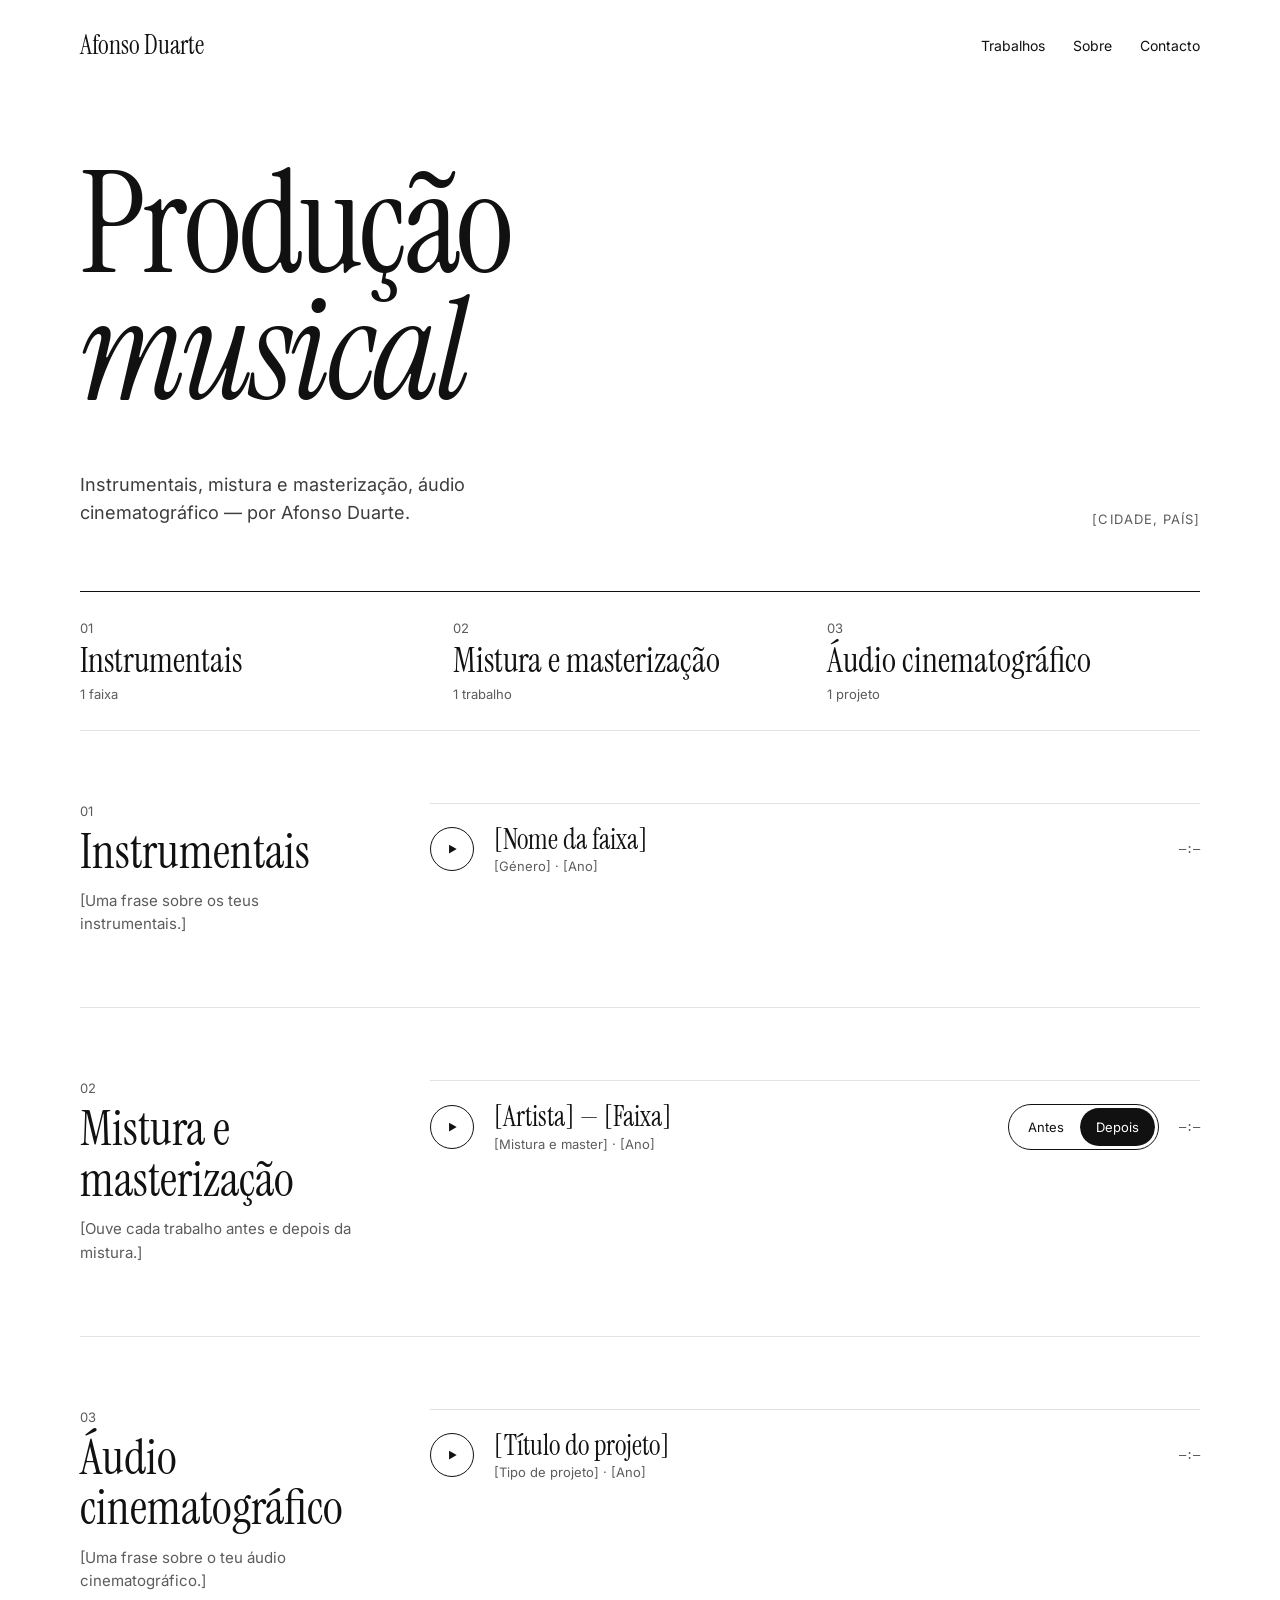
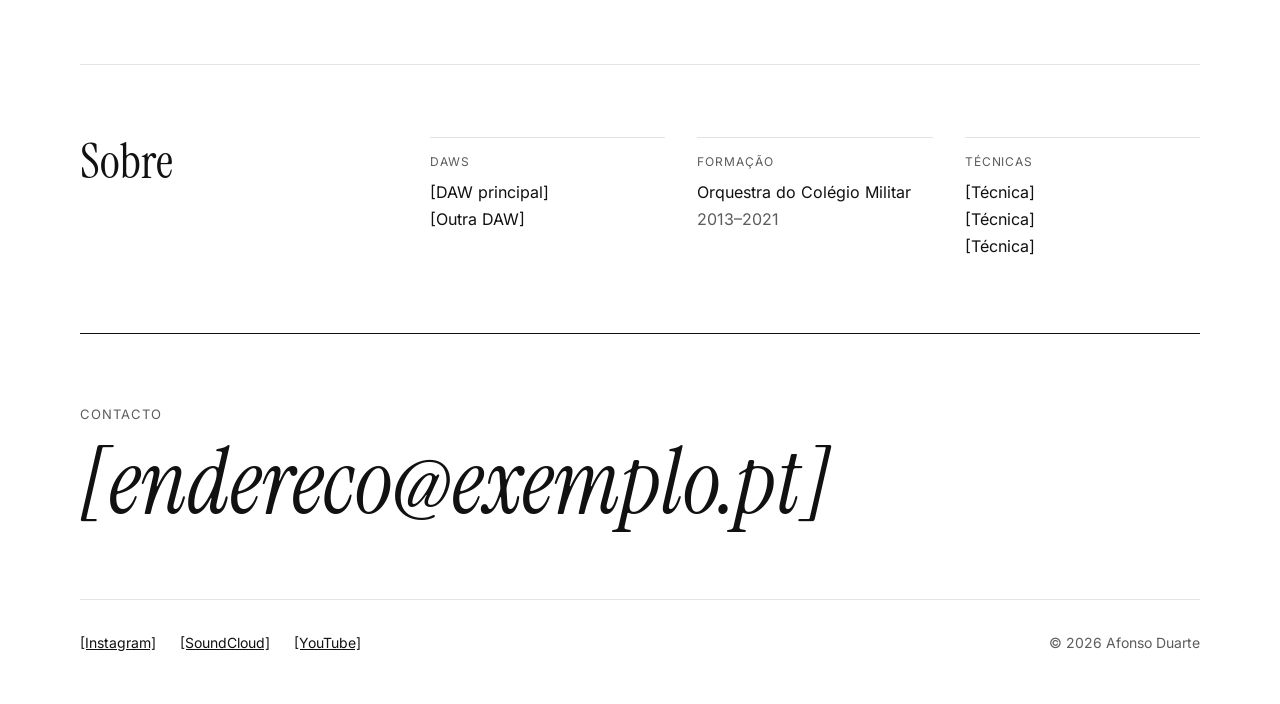
==== index.html @ bf7c70e3 "feat: add static page, content model and fonts Static one-page site from design B: index.html skelet" ====
<!doctype html>
<html lang="pt-PT">
<head>
<meta charset="utf-8">
<meta name="viewport" content="width=device-width, initial-scale=1">
<title>Afonso Duarte — Produção musical</title>
<meta name="description" content="Afonso Duarte, produtor musical: instrumentais, mistura e masterização e áudio cinematográfico. Ouve os trabalhos.">
<link rel="stylesheet" href="estilo.css">
</head>
<body>
<div class="pagina">
  <header class="cabecalho">
    <a class="nome-site" href="#topo">Afonso Duarte</a>
    <nav aria-label="Principal">
      <a href="#trabalhos">Trabalhos</a>
      <a href="#sobre">Sobre</a>
      <a href="#contacto">Contacto</a>
    </nav>
  </header>

  <main>
    <section class="topo" id="topo">
      <h1>Produção<br><em>musical</em></h1>
      <div class="topo-rodape"></div>
    </section>
    <nav id="trabalhos" aria-label="Categorias"></nav>
    <div id="secoes"></div>
    <noscript><p class="sem-js">Este site precisa de JavaScript para mostrar os trabalhos.</p></noscript>
  </main>

  <footer id="contacto" aria-labelledby="contacto-rotulo"></footer>
</div>

<script src="conteudo.js" defer></script>
<script src="js/pagina.js" defer></script>
</body>
</html>
---- estilo.css ----
/* Estilo do site (design B · Ficha técnica): claro, editorial, só preto e branco. */

/* ---- Fontes (alojadas em fontes/; nenhum pedido a servidores externos) ---- */
@font-face { font-family: 'Instrument Serif'; font-style: normal; font-weight: 400; font-display: swap; src: url('fontes/instrument-serif-400.woff2') format('woff2'); }
@font-face { font-family: 'Instrument Serif'; font-style: italic; font-weight: 400; font-display: swap; src: url('fontes/instrument-serif-400-italic.woff2') format('woff2'); }
@font-face { font-family: 'Inter'; font-style: normal; font-weight: 400; font-display: swap; src: url('fontes/inter-400.woff2') format('woff2'); }
@font-face { font-family: 'Inter'; font-style: normal; font-weight: 500; font-display: swap; src: url('fontes/inter-500.woff2') format('woff2'); }
@font-face { font-family: 'IBM Plex Mono'; font-style: normal; font-weight: 400; font-display: swap; src: url('fontes/ibm-plex-mono-400.woff2') format('woff2'); }
@font-face { font-family: 'IBM Plex Mono'; font-style: normal; font-weight: 500; font-display: swap; src: url('fontes/ibm-plex-mono-500.woff2') format('woff2'); }

/* ---- Base ---- */
:root {
  color-scheme: light;
  --fundo: #FFFFFF;
  --texto: #111111;
  --secundario: #5C5C5C;      /* contraste 6,7:1 sobre o fundo */
  --subtitulo: #3D3D3D;
  --linha: #E3E3E3;
  --linha-forte: #111111;
  --serif: 'Instrument Serif', 'Iowan Old Style', 'Palatino Linotype', Georgia, serif;
  --sans: Inter, system-ui, -apple-system, 'Segoe UI', Roboto, sans-serif;
  --mono: 'IBM Plex Mono', ui-monospace, 'SF Mono', Menlo, Consolas, monospace;
  --largura: 1120px;
  --margem: 24px;
  --secao: 72px;
}
*, *::before, *::after { box-sizing: border-box; }
html { scroll-behavior: smooth; -webkit-text-size-adjust: 100%; }
body { margin: 0; background: var(--fundo); color: var(--texto); font-family: var(--sans); }
a { color: var(--texto); }
a:hover { color: var(--secundario); }
button { font: inherit; }
:focus-visible { outline: 2px solid var(--texto); outline-offset: 3px; }

/* overflow-wrap: um título, e-mail ou nome sem espaços, por maior que seja, parte-se em vez de alargar a página. */
.pagina { max-width: calc(var(--largura) + 2 * var(--margem)); margin: 0 auto; padding: 0 var(--margem); overflow-wrap: anywhere; }
h2 { margin: 0; font-family: var(--serif); font-weight: 400; font-size: 48px; line-height: 1.05; }

/* ---- Cabeçalho ---- */
.cabecalho { display: flex; flex-wrap: wrap; justify-content: space-between; align-items: center; gap: 8px 16px; padding: 20px 0; }
.nome-site { display: inline-flex; align-items: center; min-height: 44px; padding: 8px 0; font-family: var(--serif); font-size: 26px; text-decoration: none; }
.cabecalho nav { display: flex; flex-wrap: wrap; gap: 0 28px; font-size: 14px; }
.cabecalho nav a { display: inline-flex; align-items: center; min-height: 44px; text-decoration: none; }

/* ---- Topo ---- */
.topo { padding: var(--secao) 0 64px; border-bottom: 1px solid var(--linha-forte); }
.topo h1 { margin: 0; font-family: var(--serif); font-weight: 400; font-size: clamp(64px, 11vw, 156px); line-height: 0.9; letter-spacing: -0.025em; }
.topo h1 em { font-style: italic; }
.topo-rodape { display: flex; flex-wrap: wrap; justify-content: space-between; align-items: flex-end; gap: 24px; margin-top: 56px; }
.apresentacao { margin: 0; max-width: 480px; font-size: 18px; line-height: 1.55; color: var(--subtitulo); }
.local { margin: 0; font-size: 13px; letter-spacing: 0.08em; text-transform: uppercase; color: var(--secundario); }

/* ---- Índice de categorias ---- */
#trabalhos { display: grid; grid-template-columns: repeat(auto-fit, minmax(240px, 1fr)); border-bottom: 1px solid var(--linha); }
.item-indice { display: flex; flex-direction: column; gap: 6px; padding: 28px 24px 28px 0; text-decoration: none; }
.item-indice .num, .item-indice .contador { font-size: 13px; color: var(--secundario); }
.item-indice .nome { font-family: var(--serif); font-size: 34px; line-height: 1.1; }

/* ---- Categorias e faixas ---- */
.categoria { display: flex; flex-wrap: wrap; gap: 32px 40px; padding: var(--secao) 0; border-bottom: 1px solid var(--linha); }
.categoria-cab { flex: 1 1 240px; min-width: 0; }
.categoria-corpo { flex: 3 1 560px; min-width: 0; }
.categoria .num { margin: 0; font-size: 13px; color: var(--secundario); }
.categoria h2 { margin: 8px 0 12px; }
.descricao { margin: 0; max-width: 280px; font-size: 15px; line-height: 1.55; color: var(--secundario); }

.faixa { border-top: 1px solid var(--linha); }
.linha { display: flex; flex-wrap: wrap; align-items: center; gap: 12px 20px; padding: 20px 0; }
.play { flex: 0 0 44px; width: 44px; height: 44px; display: inline-flex; align-items: center; justify-content: center; padding: 0; border: 1px solid var(--texto); border-radius: 50%; background: var(--fundo); color: var(--texto); cursor: pointer; }
.titulo { flex: 1 1 220px; min-width: 0; }
.titulo .nome { font-family: var(--serif); font-size: 28px; line-height: 1.15; }
.detalhes { margin-top: 2px; font-size: 13px; color: var(--secundario); }
.tempo { font: 400 12px var(--mono); font-variant-numeric: tabular-nums; white-space: nowrap; color: var(--secundario); }

/* Antes | Depois: o desenho é o do design B (botões de 38 px dentro de uma cápsula de 46 px);
   as margens transparentes de 3 px dão a cada botão 44 px de altura para o toque, sem mudar o que se vê. */
.antes-depois { display: inline-flex; padding: 0 3px; border: 1px solid var(--texto); border-radius: 999px; }
.antes-depois button {
  min-height: 44px; padding: 0 16px; border: 0 solid transparent; border-block-width: 3px; border-radius: 19px / 22px;
  background: transparent; background-clip: padding-box; color: var(--texto); font-size: 13px; cursor: pointer;
}
.antes-depois button[aria-pressed="true"] { background-color: var(--texto); color: var(--fundo); }

/* ---- Sobre ---- */
#sobre { display: flex; flex-wrap: wrap; gap: 32px 40px; padding: var(--secao) 0; border-bottom: 1px solid var(--linha-forte); }
#sobre h2 { flex: 1 1 240px; align-self: flex-start; min-width: 0; }
.sobre { flex: 3 1 560px; min-width: 0; display: grid; grid-template-columns: repeat(auto-fit, minmax(200px, 1fr)); gap: 32px; margin: 0; }
.sobre > div { border-top: 1px solid var(--linha); padding-top: 16px; }
.sobre dt { font-size: 12px; letter-spacing: 0.08em; text-transform: uppercase; color: var(--secundario); }
.sobre dd { margin: 10px 0 0; font-size: 16px; line-height: 1.7; }
.sobre .item, .sobre .periodo { display: block; }
.sobre .periodo { color: var(--secundario); }

/* ---- Contacto ---- */
#contacto { padding: var(--secao) 0 40px; }
.rotulo { margin: 0; font-size: 13px; letter-spacing: 0.08em; text-transform: uppercase; color: var(--secundario); }
.email { display: inline-block; min-height: 44px; margin-top: 16px; font-family: var(--serif); font-style: italic; font-size: clamp(40px, 7vw, 96px); line-height: 1; text-decoration: none; }
.rodape-linha { display: flex; flex-wrap: wrap; justify-content: space-between; align-items: center; gap: 16px; margin-top: 72px; padding-top: 20px; border-top: 1px solid var(--linha); font-size: 14px; color: var(--secundario); }
.redes { display: flex; flex-wrap: wrap; gap: 0 24px; }
.redes a { display: inline-flex; align-items: center; min-height: 44px; }

.sem-js { margin: 0; padding: 24px 0; font-size: 16px; }

/* ---- Telemóvel: uma só coluna ---- */
@media (max-width: 640px) {
  #trabalhos, .sobre { grid-template-columns: 1fr; }
}

@media (prefers-reduced-motion: reduce) {
  html { scroll-behavior: auto; }
}
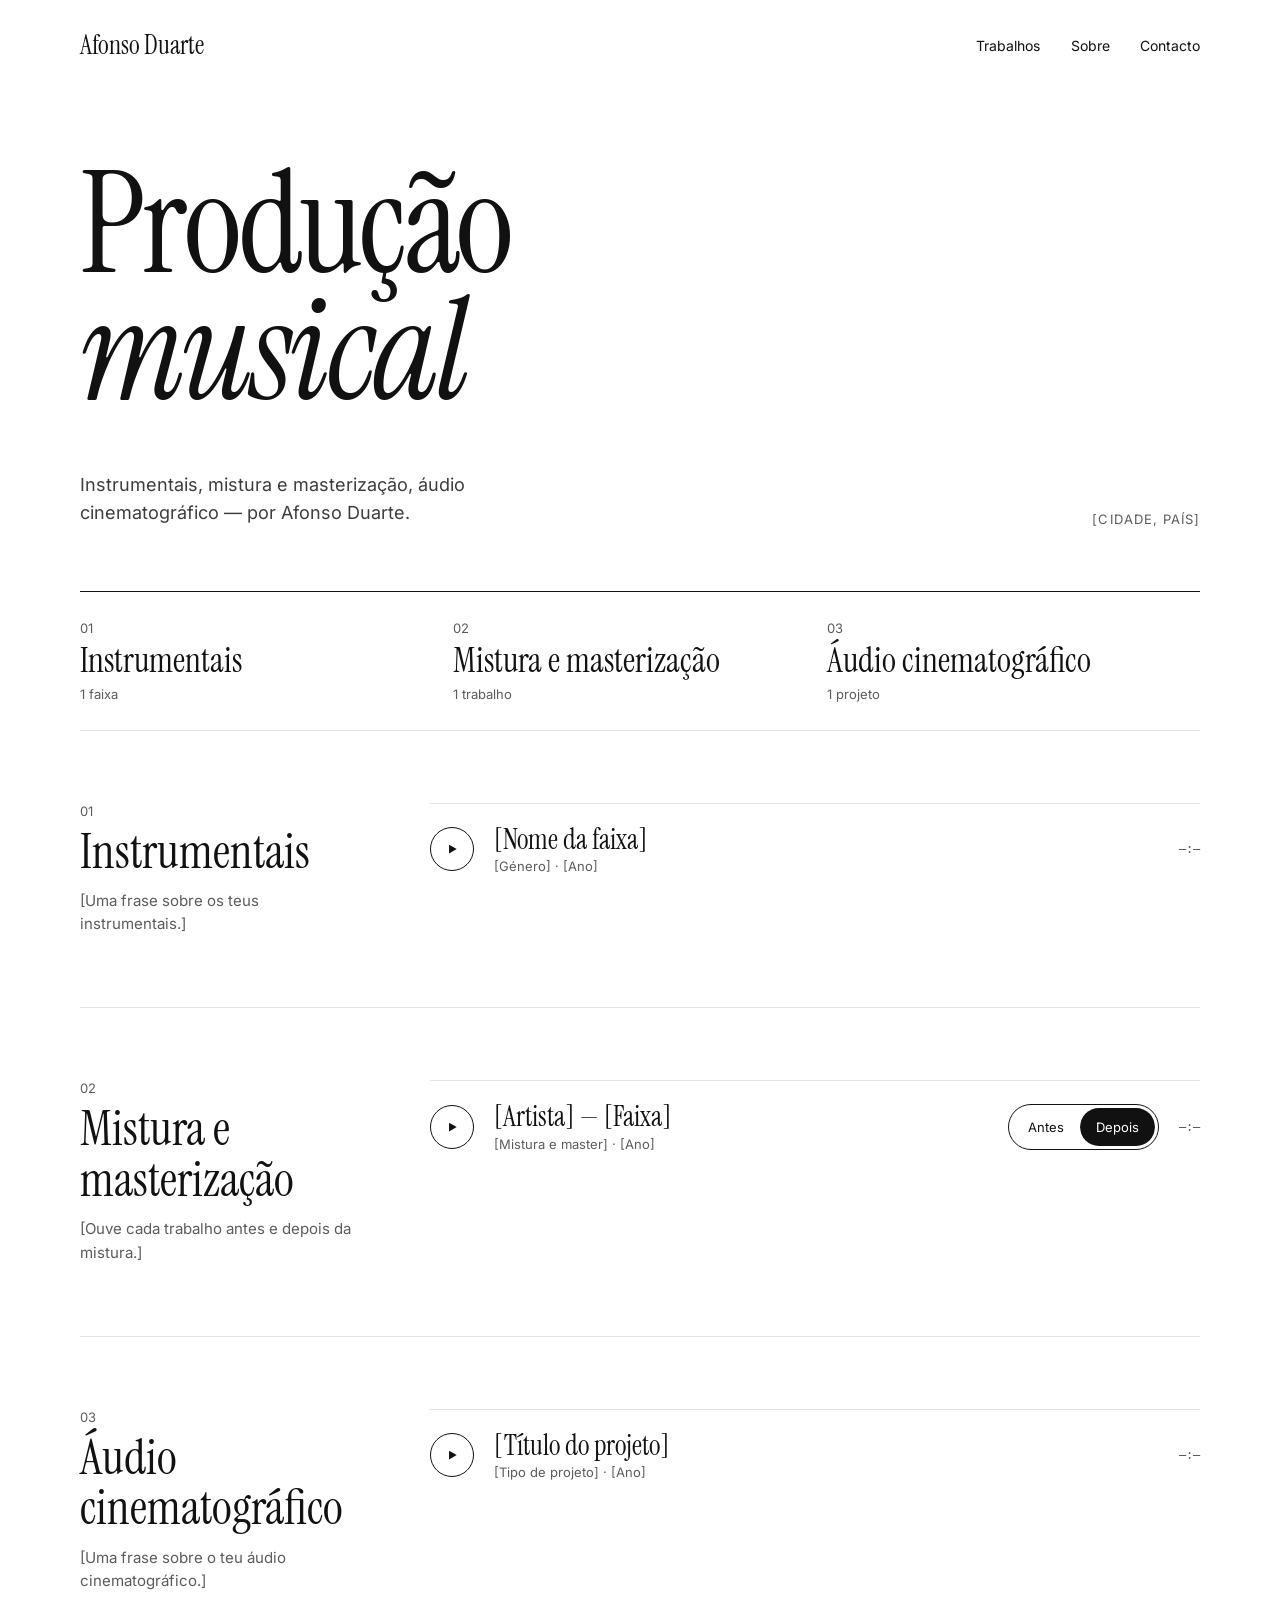
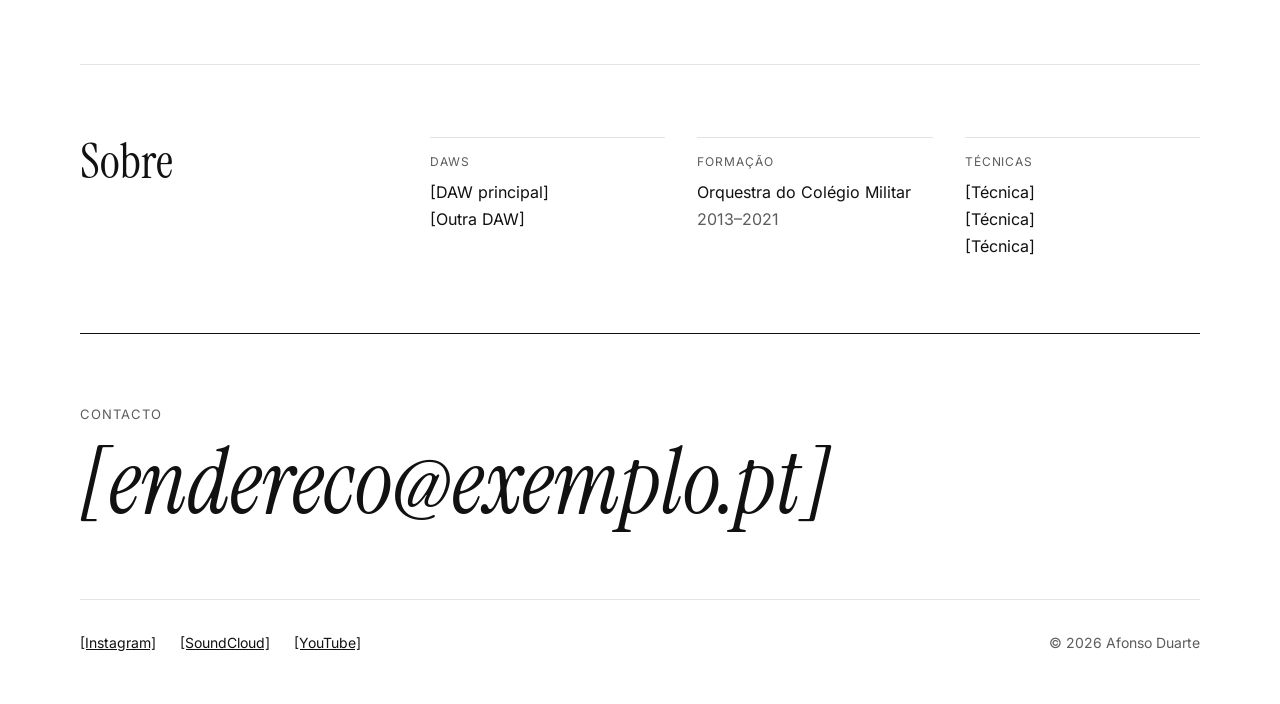
==== commit c9ae417e: "feat: add instrument panel, seeking, Antes/Depois and simple mode Co-Authored-By: Claude Sonnet 5.5 " ====
--- a/index.html
+++ b/index.html
@@ -32,6 +32,9 @@
 </div>
 
 <script src="conteudo.js" defer></script>
+<script src="js/analise.js" defer></script>
+<script src="js/instrumentos.js" defer></script>
+<script src="js/leitor.js" defer></script>
 <script src="js/pagina.js" defer></script>
 </body>
 </html>
--- a/estilo.css
+++ b/estilo.css
@@ -23,6 +23,7 @@
   --largura: 1120px;
   --margem: 24px;
   --secao: 72px;
+  --alvo: 44px;               /* alvo de toque mínimo (spec §7), em largura e em altura, mesmo com um texto curto */
 }
 *, *::before, *::after { box-sizing: border-box; }
 html { scroll-behavior: smooth; -webkit-text-size-adjust: 100%; }
@@ -38,9 +39,9 @@
 
 /* ---- Cabeçalho ---- */
 .cabecalho { display: flex; flex-wrap: wrap; justify-content: space-between; align-items: center; gap: 8px 16px; padding: 20px 0; }
-.nome-site { display: inline-flex; align-items: center; min-height: 44px; padding: 8px 0; font-family: var(--serif); font-size: 26px; text-decoration: none; }
+.nome-site { display: inline-flex; align-items: center; min-width: var(--alvo); min-height: var(--alvo); padding: 8px 0; font-family: var(--serif); font-size: 26px; text-decoration: none; }
 .cabecalho nav { display: flex; flex-wrap: wrap; gap: 0 28px; font-size: 14px; }
-.cabecalho nav a { display: inline-flex; align-items: center; min-height: 44px; text-decoration: none; }
+.cabecalho nav a { display: inline-flex; align-items: center; justify-content: center; min-width: var(--alvo); min-height: var(--alvo); text-decoration: none; }
 
 /* ---- Topo ---- */
 .topo { padding: var(--secao) 0 64px; border-bottom: 1px solid var(--linha-forte); }
@@ -66,20 +67,40 @@
 
 .faixa { border-top: 1px solid var(--linha); }
 .linha { display: flex; flex-wrap: wrap; align-items: center; gap: 12px 20px; padding: 20px 0; }
-.play { flex: 0 0 44px; width: 44px; height: 44px; display: inline-flex; align-items: center; justify-content: center; padding: 0; border: 1px solid var(--texto); border-radius: 50%; background: var(--fundo); color: var(--texto); cursor: pointer; }
+.play { flex: 0 0 var(--alvo); width: var(--alvo); height: var(--alvo); display: inline-flex; align-items: center; justify-content: center; padding: 0; border: 1px solid var(--texto); border-radius: 50%; background: var(--fundo); color: var(--texto); cursor: pointer; }
 .titulo { flex: 1 1 220px; min-width: 0; }
 .titulo .nome { font-family: var(--serif); font-size: 28px; line-height: 1.15; }
 .detalhes { margin-top: 2px; font-size: 13px; color: var(--secundario); }
 .tempo { font: 400 12px var(--mono); font-variant-numeric: tabular-nums; white-space: nowrap; color: var(--secundario); }
 
+.play:disabled { opacity: 0.35; cursor: default; }
+.faixa[data-estado="a-tocar"] .play, .faixa[data-estado="em-pausa"] .play { background: var(--texto); color: var(--fundo); }
+
 /* Antes | Depois: o desenho é o do design B (botões de 38 px dentro de uma cápsula de 46 px);
    as margens transparentes de 3 px dão a cada botão 44 px de altura para o toque, sem mudar o que se vê. */
 .antes-depois { display: inline-flex; padding: 0 3px; border: 1px solid var(--texto); border-radius: 999px; }
 .antes-depois button {
-  min-height: 44px; padding: 0 16px; border: 0 solid transparent; border-block-width: 3px; border-radius: 19px / 22px;
+  min-height: var(--alvo); padding: 0 16px; border: 0 solid transparent; border-block-width: 3px; border-radius: 19px / 22px;
   background: transparent; background-clip: padding-box; color: var(--texto); font-size: 13px; cursor: pointer;
 }
 .antes-depois button[aria-pressed="true"] { background-color: var(--texto); color: var(--fundo); }
+
+/* ---- Painel de instrumentos (faixa ativa) ---- */
+.painel { display: grid; gap: 18px; padding: 2px 0 26px; }
+.painel > * { min-width: 0; }
+.onda { height: 56px; cursor: pointer; touch-action: pan-y; }
+.onda canvas, .tela canvas { display: block; width: 100%; height: 100%; }
+.instrumentos { display: grid; grid-template-columns: minmax(0, 1fr) 208px; gap: 28px; }
+.inst { display: flex; flex-direction: column; gap: 8px; min-width: 0; margin: 0; }
+.inst figcaption { font: 500 10px/1.4 var(--mono); letter-spacing: 0.12em; text-transform: uppercase; color: var(--secundario); }
+.tela { height: 208px; }
+.leituras { display: flex; flex-wrap: wrap; gap: 12px 30px; margin: 0; padding-top: 14px; border-top: 1px solid var(--linha); }
+.leituras > div { display: flex; flex-direction: column; gap: 3px; min-width: 78px; }
+.leituras dt { font: 500 10px/1.4 var(--mono); letter-spacing: 0.12em; text-transform: uppercase; color: var(--secundario); }
+.leituras dd { margin: 0; font: 400 14px/1.4 var(--mono); font-variant-numeric: tabular-nums; white-space: nowrap; }
+.nivel { position: relative; display: block; width: 96px; height: 6px; margin-top: 7px; background: var(--linha); }
+.nivel i { position: absolute; top: 0; bottom: 0; left: 0; width: 0; background: var(--texto); }
+.nivel b { position: absolute; top: -3px; bottom: -3px; left: 0; width: 1px; background: var(--texto); }
 
 /* ---- Sobre ---- */
 #sobre { display: flex; flex-wrap: wrap; gap: 32px 40px; padding: var(--secao) 0; border-bottom: 1px solid var(--linha-forte); }
@@ -94,16 +115,19 @@
 /* ---- Contacto ---- */
 #contacto { padding: var(--secao) 0 40px; }
 .rotulo { margin: 0; font-size: 13px; letter-spacing: 0.08em; text-transform: uppercase; color: var(--secundario); }
-.email { display: inline-block; min-height: 44px; margin-top: 16px; font-family: var(--serif); font-style: italic; font-size: clamp(40px, 7vw, 96px); line-height: 1; text-decoration: none; }
+.email { display: inline-block; min-height: var(--alvo); margin-top: 16px; font-family: var(--serif); font-style: italic; font-size: clamp(40px, 7vw, 96px); line-height: 1; text-decoration: none; }
 .rodape-linha { display: flex; flex-wrap: wrap; justify-content: space-between; align-items: center; gap: 16px; margin-top: 72px; padding-top: 20px; border-top: 1px solid var(--linha); font-size: 14px; color: var(--secundario); }
 .redes { display: flex; flex-wrap: wrap; gap: 0 24px; }
-.redes a { display: inline-flex; align-items: center; min-height: 44px; }
+.redes a { display: inline-flex; align-items: center; justify-content: center; min-width: var(--alvo); min-height: var(--alvo); }
 
 .sem-js { margin: 0; padding: 24px 0; font-size: 16px; }
 
 /* ---- Telemóvel: uma só coluna ---- */
 @media (max-width: 640px) {
   #trabalhos, .sobre { grid-template-columns: 1fr; }
+  .instrumentos { grid-template-columns: minmax(0, 1fr); gap: 22px; }
+  .tela { height: 184px; }
+  .inst[data-instrumento="estereo"] .tela { height: 232px; }
 }
 
 @media (prefers-reduced-motion: reduce) {
